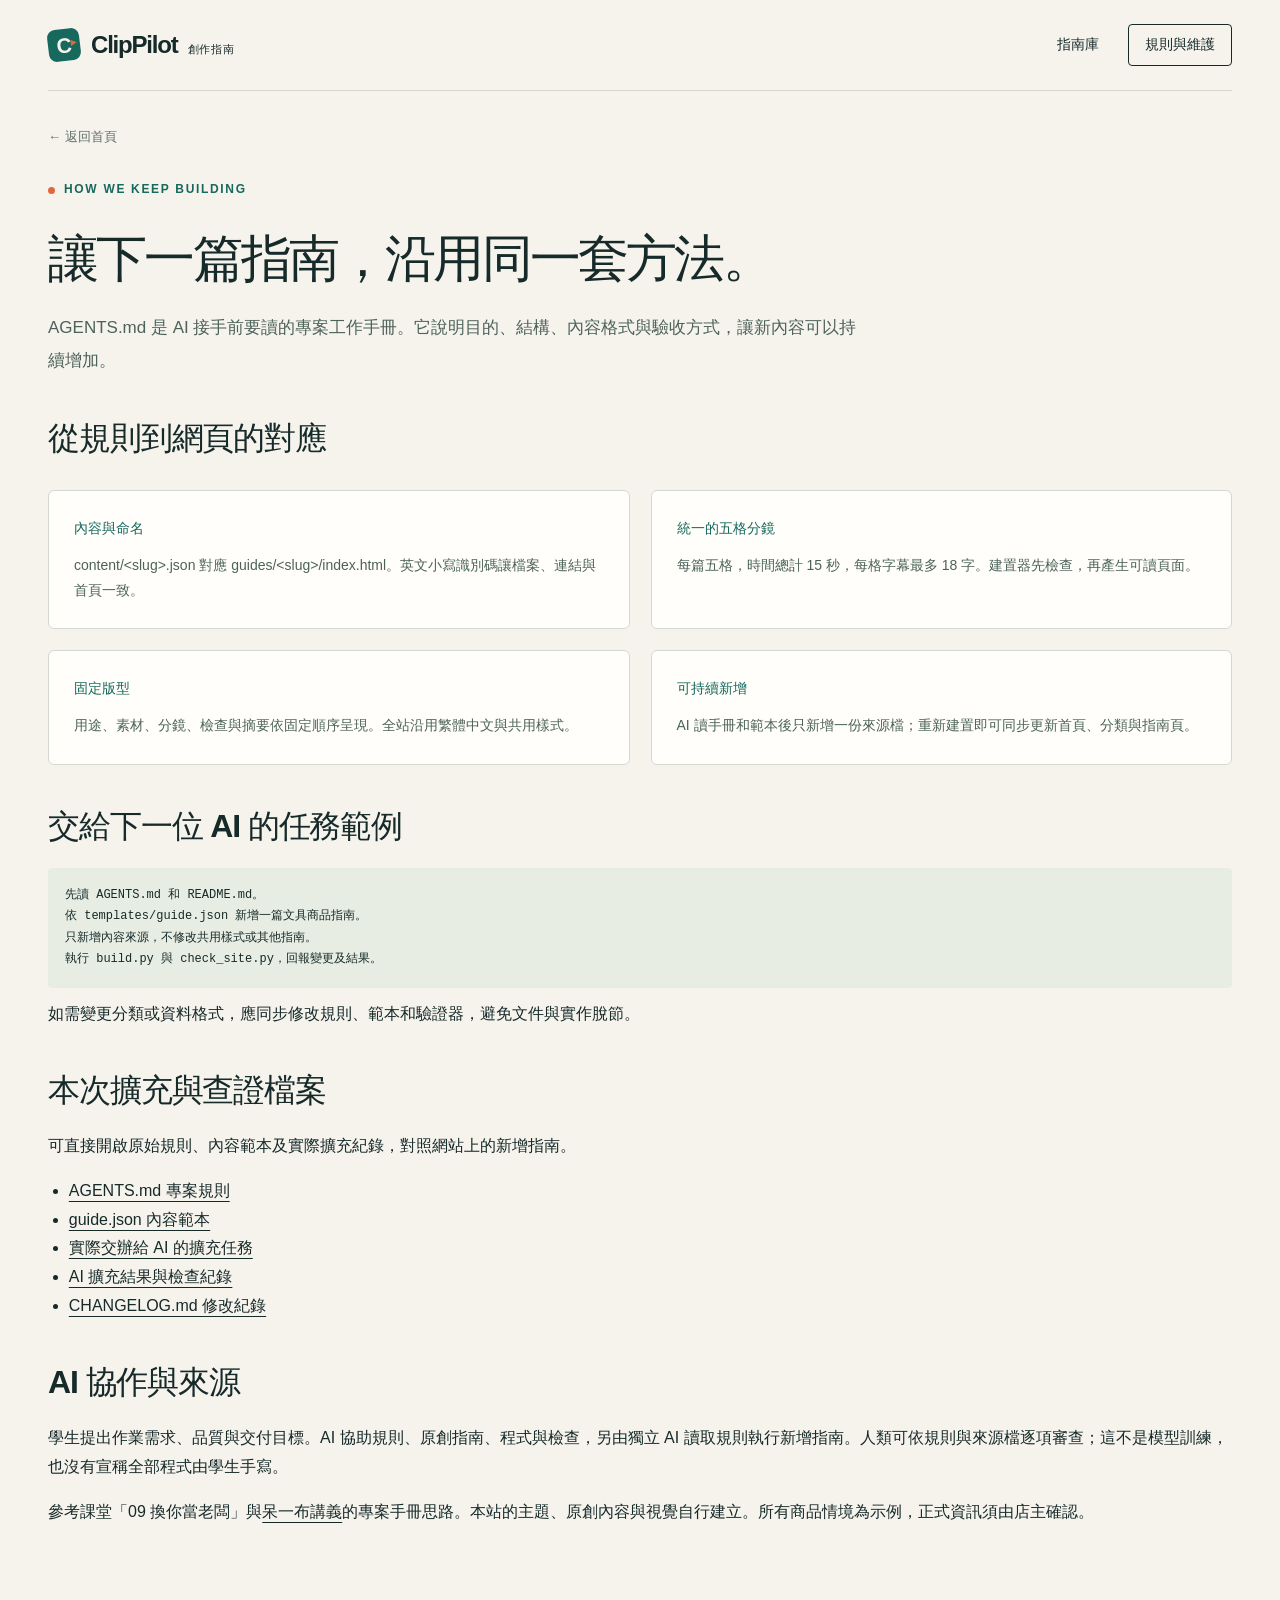
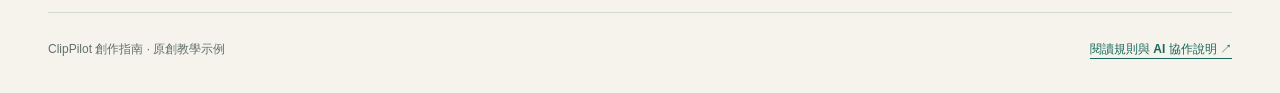
==== maintenance/index.html @ 9576bbe8 "Initial rules and three-guide website" ====
<!doctype html>
<html lang="zh-Hant"><head><meta charset="utf-8"><meta name="viewport" content="width=device-width,initial-scale=1"><meta name="description" content="ClipPilot 創作指南，提供 15 秒商品短影片的素材清單、五格分鏡與拍攝檢查。"><title>規則與維護 | ClipPilot 創作指南</title><link rel="stylesheet" href="../assets/site.css"><script defer src="../assets/site.js"></script></head>
<body><a class="skip-link" href="#main">跳至主要內容</a><header class="site-header wrap"><a class="brand" href="../index.html"><span class="brand-mark" aria-hidden="true">C<span>▶</span></span><span>ClipPilot<small>創作指南</small></span></a><nav class="nav" aria-label="主要導覽"><a href="../index.html#library">指南庫</a><a href="../maintenance/index.html">規則與維護</a></nav></header><main id="main"><article class="article wrap"><a class="back-link" href="../index.html">← 返回首頁</a><header class="article-head"><p class="eyebrow">HOW WE KEEP BUILDING</p><h1>讓下一篇指南，沿用同一套方法。</h1><p class="lead">AGENTS.md 是 AI 接手前要讀的專案工作手冊。它說明目的、結構、內容格式與驗收方式，讓新內容可以持續增加。</p></header><section><h2>從規則到網頁的對應</h2><div class="rules-grid"><article class="rule-card"><b>內容與命名</b><p>content/&lt;slug&gt;.json 對應 guides/&lt;slug&gt;/index.html。英文小寫識別碼讓檔案、連結與首頁一致。</p></article><article class="rule-card"><b>統一的五格分鏡</b><p>每篇五格，時間總計 15 秒，每格字幕最多 18 字。建置器先檢查，再產生可讀頁面。</p></article><article class="rule-card"><b>固定版型</b><p>用途、素材、分鏡、檢查與摘要依固定順序呈現。全站沿用繁體中文與共用樣式。</p></article><article class="rule-card"><b>可持續新增</b><p>AI 讀手冊和範本後只新增一份來源檔；重新建置即可同步更新首頁、分類與指南頁。</p></article></div></section><section><h2>交給下一位 AI 的任務範例</h2><pre class="code">先讀 AGENTS.md 和 README.md。
依 templates/guide.json 新增一篇文具商品指南。
只新增內容來源，不修改共用樣式或其他指南。
執行 build.py 與 check_site.py，回報變更及結果。</pre><p>如需變更分類或資料格式，應同步修改規則、範本和驗證器，避免文件與實作脫節。</p></section><section><h2>本次擴充與查證檔案</h2><p>可直接開啟原始規則、內容範本及實際擴充紀錄，對照網站上的新增指南。</p><ul><li><a href="../AGENTS.md">AGENTS.md 專案規則</a></li><li><a href="../templates/guide.json">guide.json 內容範本</a></li><li><a href="../evidence/extension-task.md">實際交辦給 AI 的擴充任務</a></li><li><a href="../evidence/extension-result.md">AI 擴充結果與檢查紀錄</a></li><li><a href="../CHANGELOG.md">CHANGELOG.md 修改紀錄</a></li></ul></section><section><h2>AI 協作與來源</h2><p>學生提出作業需求、品質與交付目標。AI 協助規則、原創指南、程式與檢查，另由獨立 AI 讀取規則執行新增指南。人類可依規則與來源檔逐項審查；這不是模型訓練，也沒有宣稱全部程式由學生手寫。</p><p>參考課堂「09 換你當老闆」與<a href="https://diveai-lab.github.io/diveai-lessons/">呆一布講義</a>的專案手冊思路。本站的主題、原創內容與視覺自行建立。所有商品情境為示例，正式資訊須由店主確認。</p></section></article></main><footer class="wrap"><span>ClipPilot 創作指南 · 原創教學示例</span><a href="../maintenance/index.html">閱讀規則與 AI 協作說明 ↗</a></footer></body></html>
---- assets/site.css ----
/* ClipPilot — shared, dependency-free presentation. */
:root {
  color-scheme: light;
  --paper: #f6f3ed;
  --ink: #162a2a;
  --teal: #17685d;
  --orange: #de693f;
  --muted: #61706a;
  --line: #d4d9d0;
  --white: #fffefa;
  --soft: #e8ede4;
  font-family: "Noto Sans TC", "PingFang TC", "Microsoft JhengHei", sans-serif;
  font-synthesis: none;
}
* { box-sizing: border-box; }
html { scroll-behavior: smooth; scroll-padding-top: 32px; }
body { margin: 0; background: var(--paper); color: var(--ink); font-size: 16px; line-height: 1.8; -webkit-font-smoothing: antialiased; }
img, svg { display: block; max-width: 100%; height: auto; }
a { color: inherit; text-underline-offset: 5px; }
a:hover { color: var(--teal); }
button, input { font: inherit; }
button, a, input { -webkit-tap-highlight-color: transparent; }
button { cursor: pointer; }
button:disabled { cursor: wait; }
button:focus-visible, a:focus-visible, input:focus-visible { outline: 3px solid var(--orange); outline-offset: 5px; }
button, input { max-width: 100%; }
[hidden] { display: none !important; }
h1, h2, h3, p { margin-top: 0; }
h1, h2, h3 { line-height: 1.35; text-wrap: balance; }
h1 { font-size: clamp(2.4rem, 4.9vw, 4.6rem); font-weight: 800; letter-spacing: -.055em; margin-bottom: 26px; }
h2 { font-size: clamp(1.55rem, 2.5vw, 2.15rem); letter-spacing: -.035em; margin-bottom: 18px; }
h3 { font-size: 1.25rem; letter-spacing: -.02em; }
p { margin-bottom: 1em; }
ul, ol { padding-left: 1.3em; }
::selection { background: #c5dbd0; }
.wrap { width: min(1200px, calc(100% - 96px)); margin-inline: auto; }
.skip-link { position: fixed; top: 10px; left: 20px; z-index: 10; padding: 9px 17px; background: var(--ink); color: var(--paper); border-radius: 4px; transform: translateY(-170%); }
.skip-link:focus { transform: translateY(0); color: white; }
.site-header { border-bottom: 1px solid var(--line); }
.site-header.wrap, .site-header > .wrap { display: flex; align-items: center; justify-content: space-between; gap: 28px; min-height: 91px; }
.brand { display: inline-flex; align-items: center; gap: 11px; text-decoration: none; font-size: 24px; font-weight: 800; letter-spacing: -.05em; white-space: nowrap; }
.brand > span:last-child { display: flex; align-items: baseline; gap: 10px; }
.brand small { font-size: 11px; font-weight: 500; letter-spacing: .08em; }
.brand-mark { position: relative; width: 32px; height: 32px; display: inline-grid; place-items: center; background: var(--teal); color: var(--paper); border-radius: 8px; line-height: 1; font-size: 21px; letter-spacing: 0; transform: rotate(-7deg); flex-shrink: 0; }
.brand-mark > span { position: absolute; right: 3px; top: 11px; font-size: 8px; color: var(--orange); }
.brand-mark svg { width: 17px; }
.nav { display: flex; align-items: center; gap: 29px; font-size: 14px; font-weight: 600; }
.nav a { text-decoration: none; }
.nav a[aria-current="page"] { color: var(--teal); }
.nav a:last-child { border: 1px solid var(--ink); padding: 7px 16px; border-radius: 4px; }
.hero { padding-block: 64px 57px; }
.eyebrow { display: flex; align-items: center; gap: 9px; color: var(--teal); font-size: 12px; font-weight: 800; letter-spacing: .14em; text-transform: uppercase; margin-bottom: 23px; }
.eyebrow::before { content: ""; width: 7px; height: 7px; border-radius: 50%; background: var(--orange); flex: 0 0 auto; }
.hero-grid { display: grid; grid-template-columns: 1.04fr 1fr; align-items: center; gap: 55px; }
.hero-copy { padding-block: 11px; min-width: 0; }
.hero h1 { max-width: 630px; font-size: clamp(2.4rem, 4.4vw, 3.8rem); }
.hero h1 > span { color: var(--orange); }
.hero h1 em { font-style: normal; color: var(--teal); }
.lead { max-width: 540px; color: #4d625b; font-size: 17px; line-height: 1.95; }
.primary-link { display: inline-flex; align-items: center; justify-content: space-between; gap: 28px; padding: 12px 20px; margin-top: 6px; background: var(--teal); border: 1px solid var(--teal); border-radius: 4px; color: white; font-size: 14px; font-weight: 600; text-decoration: none; }
.primary-link:hover { background: #105449; color: white; }
.primary-link > span { font-size: 22px; line-height: 1; }
.hero-art { min-width: 0; position: relative; display: grid; grid-template-columns: repeat(3, minmax(0, 1fr)); align-items: center; gap: 10px; padding: 26px 14px 28px; }
.hero-art > svg { width: 100%; }
.art-label { grid-column: 1 / -1; text-align: center; font-size: 9px; font-weight: 700; letter-spacing: .09em; color: var(--muted); margin-bottom: 24px; }
.hero-frame { position: relative; height: 267px; min-width: 0; border: 5px solid var(--white); border-bottom-width: 33px; border-radius: 12px; background: #d8e7df; box-shadow: 0 10px 22px #162a2a14; overflow: hidden; }
.hero-frame:nth-child(2) { transform: rotate(-9deg) translateY(11px); z-index: 1; }
.hero-frame:nth-child(3) { transform: rotate(1deg) translateY(-12px); z-index: 2; background: #f3d6c5; }
.hero-frame:nth-child(4) { transform: rotate(9deg) translateY(12px); background: #dae1ef; }
.hero-frame > svg { position: absolute; width: 218%; max-width: none; height: auto; left: 50%; top: 48%; transform: translate(-50%, -50%); }
.hero-frame > span { position: absolute; z-index: 1; inset: auto 0 0; padding: 7px 2px; background: #fffefaeb; font-size: 9px; text-align: center; font-weight: 700; color: var(--teal); }
.hero-art > p { grid-column: 1 / -1; color: var(--muted); text-align: center; font-size: 9px; letter-spacing: .015em; margin: 33px 0 0; }
.hero-meta { display: flex; flex-wrap: wrap; align-items: center; gap: 10px 16px; margin-top: 31px; font-size: 12px; color: var(--muted); }
.pill { display: inline-flex; align-items: center; gap: 6px; padding: 4px 10px; border: 1px solid #bbcabc; border-radius: 999px; color: var(--teal); font-size: 12px; font-weight: 600; white-space: nowrap; }
.hero-meta .pill { background: #edf0e7; }
.section-head { display: flex; align-items: end; justify-content: space-between; gap: 30px; padding-top: 34px; margin-bottom: 25px; border-top: 1px solid var(--ink); }
.section-head h2 { margin-bottom: 4px; }
.section-head p { margin: 0; color: var(--muted); font-size: 14px; }
.section-head > :last-child { flex-shrink: 0; }
.library-tools { margin-bottom: 26px; }
.library-tools input[type="search"] { width: 100%; padding: 13px 17px 13px 45px; border: 1px solid var(--line); border-radius: 5px; color: var(--ink); background-color: var(--white); background-image: url("data:image/svg+xml,%3Csvg xmlns='http://www.w3.org/2000/svg' width='18' height='18' viewBox='0 0 24 24' fill='none' stroke='%2317685d' stroke-width='1.6'%3E%3Ccircle cx='10.5' cy='10.5' r='6.5'/%3E%3Cpath d='m16 16 5 5'/%3E%3C/svg%3E"); background-position: 16px center; background-repeat: no-repeat; font-size: 14px; }
.library-tools input::placeholder { color: #7a857d; }
.library-tools > label { display: block; font-size: 12px; font-weight: 600; color: var(--muted); margin-bottom: 7px; }
.library-tools > label > input { display: block; margin-top: 6px; }
#filters { display: flex; flex-wrap: wrap; gap: 9px; margin-top: 17px; }
.filter { border: 1px solid #c7cfc3; background: transparent; color: var(--muted); padding: 6px 17px; border-radius: 4px; font-size: 13px; font-weight: 600; transition: background-color .15s, color .15s, border-color .15s; }
.filter:hover { border-color: var(--teal); color: var(--teal); }
.filter.active { border-color: var(--teal); background: var(--teal); color: white; }
#result-count { font-size: 12px; color: var(--muted); margin: 0 0 15px; }
#guide-grid { display: grid; grid-template-columns: repeat(3, minmax(0, 1fr)); gap: 23px; padding-bottom: 61px; }
.guide-card { display: flex; flex-direction: column; min-width: 0; padding: 23px 23px 20px; border: 1px solid var(--line); border-radius: 7px; background: var(--white); transition: border-color .18s, transform .18s, box-shadow .18s; }
.guide-card:hover { border-color: #87a79b; box-shadow: 0 7px 18px #162a2a08; transform: translateY(-3px); }
.card-top { display: flex; align-items: center; justify-content: space-between; gap: 10px; margin-bottom: 23px; }
.card-number { font-family: Georgia, "Times New Roman", serif; font-size: 15px; color: #7c8a7e; font-style: italic; }
.tag { display: inline-flex; align-items: center; padding: 3px 9px; border-radius: 3px; background: #e9efe5; color: var(--teal); font-size: 11px; font-weight: 700; white-space: nowrap; }
.guide-card[data-category="使用情境"] .tag { background: #f3e8d5; color: #8b5b24; }
.guide-card[data-category="上市宣傳"] .tag { background: #f7e5dc; color: #ad4929; }
.guide-card h3 { font-size: 21px; margin-bottom: 10px; }
.guide-card h3 a { text-decoration: none; }
.guide-card > p { font-size: 13px; line-height: 1.9; color: var(--muted); margin-bottom: 21px; }
.mini-shots { display: grid; grid-template-columns: repeat(5, 1fr); gap: 5px; margin-block: auto 20px; }
.mini-shots span { min-width: 0; aspect-ratio: 1.2; border-radius: 4px; background: #e4ebdf; display: flex; align-items: center; justify-content: center; color: var(--teal); font-size: 10px; line-height: 1.4; text-align: center; padding: 3px; border: 1px solid #d6dfcf; }
.mini-shots span:nth-child(2n) { background: #f4e7d6; border-color: #eadbc3; }
.mini-shots span:nth-child(3n) { background: #e6eeea; }
.mini-shots > b { grid-column: 1 / -1; text-align: right; font-size: 10px; color: var(--muted); font-weight: 600; padding-top: 3px; }
.card-link { display: block; text-decoration: none; font-size: 21px; line-height: 1.5; font-weight: 700; color: var(--ink); }
.card-link > span { color: var(--teal); font-size: 19px; font-weight: 400; white-space: nowrap; }
.card-link:hover { color: var(--teal); }
.card-bottom { display: block; border-top: 1px solid #e1e5dc; padding-top: 13px; font-size: 11px; color: var(--muted); letter-spacing: .02em; }
#no-results { border: 1px dashed #a6b5a6; border-radius: 7px; text-align: center; padding: 42px 20px; margin-bottom: 65px; color: var(--muted); }
footer { border-top: 1px solid var(--line); padding-block: 26px 32px; font-size: 12px; color: var(--muted); }
footer.wrap, footer .wrap { display: flex; flex-wrap: wrap; align-items: center; justify-content: space-between; gap: 9px 22px; }
footer p { margin: 0; }
footer a { font-weight: 600; color: var(--teal); }
.article { padding-block: 31px 70px; }
.back-link { display: inline-flex; align-items: center; gap: 7px; text-decoration: none; color: var(--muted); font-size: 13px; margin-bottom: 31px; }
.back-link:hover { color: var(--teal); }
.article-head { max-width: 900px; margin-bottom: 35px; }
.article-head h1 { font-size: clamp(2.05rem, 4vw, 3.6rem); margin-block: 16px 18px; }
.article-head .lead { max-width: 810px; font-size: 17px; }
.meta { display: flex; flex-wrap: wrap; gap: 9px 20px; color: var(--muted); font-size: 12px; align-items: center; }
.intro-grid { display: grid; grid-template-columns: 1.12fr 1fr; gap: 42px; margin-block: 35px 45px; padding-top: 28px; border-top: 1px solid var(--line); }
.intro-grid h2 { font-size: 20px; margin-bottom: 14px; }
.intro-grid p, .intro-grid li { font-size: 14px; color: #4d625b; }
.intro-grid ul { margin: 0; }
.materials { padding: 24px 28px; background: var(--soft); border: 1px solid #dce2d5; border-radius: 6px; }
.materials li + li { margin-top: 3px; }
.notice { margin-block: 26px; padding: 15px 20px; background: #f2e9dd; border-left: 3px solid var(--orange); border-radius: 0 4px 4px 0; color: #745338; font-size: 13px; }
.notice p:last-child { margin-bottom: 0; }
.article > section { margin-top: 40px; }
.article > section > h2 { margin-bottom: 20px; }
.shots { display: grid; grid-template-columns: repeat(5, minmax(0, 1fr)); gap: 13px; list-style: none; padding: 0; margin-block: 20px 35px; }
.shot { min-width: 0; position: relative; background: var(--white); border: 1px solid var(--line); border-radius: 6px; overflow: hidden; }
.shot-index { display: flex; align-items: center; justify-content: space-between; gap: 10px; padding: 10px 13px; font-size: 11px; font-weight: 700; border-bottom: 1px solid var(--line); color: var(--muted); }
.shot-art { aspect-ratio: 1.08; background: #e8eddf; display: grid; place-items: center; padding: 13px; overflow: hidden; }
.shot:nth-child(even) .shot-art { background: #f0e4d4; }
.shot-art > svg { max-height: 140px; width: 100%; }
.shot-copy { padding: 17px 14px 18px; }
.shot-copy h3 { font-size: 15px; margin-bottom: 8px; }
.shot-copy p { font-size: 12px; color: #586a61; line-height: 1.85; margin-bottom: 12px; overflow-wrap: anywhere; }
.seconds { white-space: nowrap; font-variant-numeric: tabular-nums; color: var(--teal); font-size: 11px; font-weight: 700; }
.caption { background: #eef1e9; padding: 6px 8px; border-radius: 3px; color: var(--ink) !important; font-size: 11px !important; line-height: 1.7 !important; margin-bottom: 0 !important; }
.caption > small { display: block; color: var(--muted); font-size: 9px; margin-bottom: 4px; letter-spacing: .06em; }
.checklist { display: grid; grid-template-columns: repeat(2, minmax(0, 1fr)); gap: 10px; padding: 0; list-style: none; }
.checklist label { display: flex; align-items: flex-start; gap: 11px; border: 1px solid var(--line); border-radius: 4px; padding: 14px 17px; background: var(--white); font-size: 14px; cursor: pointer; }
.checklist input { accent-color: var(--teal); width: 17px; height: 17px; flex: 0 0 auto; margin: 5px 0 0; cursor: pointer; }
.checklist label:has(input:checked) { background: #e7eee4; border-color: #b1c6b6; }
#check-status, #copy-status { min-height: 1.8em; font-size: 12px; color: var(--teal); margin-block: 10px; }
#brief { white-space: pre-wrap; overflow-wrap: anywhere; word-break: normal; font: inherit; font-size: 13px; line-height: 1.9; background: #e9ede4; border: 1px solid #d4ddcd; border-radius: 6px; padding: 24px; margin-block: 15px 12px; }
#copy-brief { border: 1px solid var(--teal); background: var(--teal); color: white; padding: 9px 19px; border-radius: 4px; font-size: 13px; font-weight: 600; }
#copy-brief:hover { background: #105449; }
.related { margin-top: 45px; padding-top: 30px; border-top: 1px solid var(--line); }
.related > div, .related > ul { display: flex; flex-wrap: wrap; gap: 10px 20px; }
.related > .rules-grid { display: grid; grid-template-columns: repeat(2, minmax(0, 1fr)); gap: 21px; }
.related a { color: var(--teal); font-size: 14px; }
.related .card-link { color: var(--ink); font-size: 21px; }
.provenance { color: var(--muted); font-size: 12px; line-height: 1.9; margin-block: 30px 0; }
.rules-grid { display: grid; grid-template-columns: repeat(2, minmax(0, 1fr)); gap: 21px; margin-block: 29px; }
.rule-card { border: 1px solid var(--line); background: var(--white); border-radius: 6px; padding: 25px; min-width: 0; }
.rule-card h2 { font-size: 20px; }
.rule-card p, .rule-card li { color: #4d625b; font-size: 14px; }
.rule-card > b { display: block; font-size: 14px; margin-bottom: 12px; color: var(--teal); }
.rule-card p:last-child { margin-bottom: 0; }
.method { padding-bottom: 51px; }
.method .rules-grid { grid-template-columns: repeat(3, minmax(0, 1fr)); gap: 17px; }
.text-link { display: inline-flex; margin-top: 3px; color: var(--teal); font-size: 13px; font-weight: 600; }
.code { display: block; white-space: pre-wrap; overflow-wrap: anywhere; font-family: Consolas, monospace; font-size: 12px; background: #e8ede3; border-radius: 4px; padding: 17px; }
@media (min-width: 900px) {
  .library-tools { display: flex; justify-content: space-between; align-items: end; gap: 25px; }
  .library-tools input[type="search"] { width: 100%; }
  .library-tools > label { margin: 0; order: 2; width: 345px; flex: 0 1 345px; }
  #filters { margin-top: 0; }
}
@media (max-width: 1060px) {
  .wrap { width: calc(100% - 64px); }
  .hero-grid { gap: 24px; }
  .hero { padding-top: 45px; }
  .hero h1 { font-size: 3.5rem; }
  .hero-frame { height: 236px; }
  #guide-grid { gap: 17px; }
  .guide-card { padding: 20px 18px 17px; }
  .guide-card h3 { font-size: 19px; }
  .shots { gap: 9px; }
  .shot-copy { padding-inline: 11px; }
}
@media (max-width: 800px) {
  .site-header.wrap, .site-header > .wrap { min-height: 77px; }
  .hero-grid { grid-template-columns: 1fr 1fr; }
  .hero h1 { font-size: 2.7rem; }
  .hero-frame { height: 205px; }
  .hero-art { padding-inline: 5px; gap: 7px; }
  .lead { font-size: 15px; }
  .hero-meta { gap: 8px; }
  #guide-grid { grid-template-columns: repeat(2, minmax(0, 1fr)); }
  .intro-grid { gap: 25px; }
  .shots { grid-template-columns: 1fr; gap: 14px; }
  .shot { display: grid; grid-template-columns: 145px minmax(0, 1fr); }
  .shot-index { grid-column: 1 / -1; }
  .shot-art { aspect-ratio: auto; min-height: 150px; }
  .shot-copy { padding: 18px; }
  .shot-copy h3 { font-size: 17px; }
  .shot-copy p { font-size: 13px; }
  .caption { font-size: 12px !important; }
}
@media (max-width: 600px) {
  .wrap { width: calc(100% - 40px); }
  .site-header.wrap, .site-header > .wrap { gap: 13px; min-height: 71px; }
  .brand { font-size: 22px; gap: 8px; }
  .brand-mark { width: 27px; height: 28px; font-size: 15px; }
  .brand-mark > span { top: 10px; right: 3px; font-size: 6px; }
  .brand > span:last-child { display: block; line-height: 1.05; }
  .brand small { display: block; font-size: 9px; margin-top: 5px; letter-spacing: .12em; }
  .nav { gap: 16px; font-size: 12px; }
  .nav a:last-child { padding: 5px 9px; }
  .hero { padding-block: 35px 36px; }
  .hero-grid { grid-template-columns: 1fr; gap: 19px; }
  .eyebrow { font-size: 10px; margin-bottom: 18px; }
  .hero h1 { font-size: clamp(2.25rem, 10.1vw, 3.5rem); margin-bottom: 19px; }
  .hero-copy { padding: 0; }
  .lead { font-size: 15px; line-height: 1.9; }
  .hero-meta { margin-top: 20px; font-size: 11px; }
  .hero-art { width: min(100%, 430px); margin-inline: auto; }
  .hero-frame { height: 223px; }
  .art-label { margin-bottom: 18px; font-size: 8px; }
  .hero-art > p { margin-top: 23px; }
  .section-head { padding-top: 27px; gap: 12px; margin-bottom: 22px; align-items: start; }
  .section-head h2 { font-size: 25px; }
  .section-head p { font-size: 12px; }
  .section-head > :last-child { flex-shrink: 1; }
  .filter { padding-inline: 12px; font-size: 12px; }
  #filters { gap: 7px; }
  #guide-grid { grid-template-columns: 1fr; gap: 17px; padding-bottom: 40px; }
  .guide-card { padding: 22px; }
  .card-top { margin-bottom: 18px; }
  .guide-card h3 { font-size: 22px; }
  .guide-card > p { font-size: 14px; }
  .mini-shots span { aspect-ratio: 1.25; }
  footer { padding-block: 23px; }
  footer.wrap, footer .wrap { display: flex; flex-direction: column; align-items: flex-start; gap: 7px; }
  footer p { margin-bottom: 9px; }
  .article { padding-block: 25px 43px; }
  .back-link { margin-bottom: 26px; }
  .article-head h1 { font-size: 2.3rem; margin-top: 13px; }
  .article-head .lead { font-size: 15px; }
  .intro-grid { grid-template-columns: 1fr; gap: 20px; margin-block: 26px 32px; }
  .materials { padding: 20px; }
  .notice { padding: 13px 16px; }
  .shot { grid-template-columns: 100px minmax(0, 1fr); }
  .shot-art { min-height: 165px; padding: 8px; }
  .shot-copy { padding: 15px; }
  .shot-copy h3 { font-size: 16px; }
  .shot-copy p { font-size: 12px; }
  .checklist, .rules-grid, .method .rules-grid, .related > .rules-grid { grid-template-columns: 1fr; }
  .checklist label { font-size: 13px; padding: 13px 15px; }
  #brief { padding: 18px; font-size: 12px; }
  .rule-card { padding: 21px; }
}
@media (prefers-reduced-motion: reduce) {
  html { scroll-behavior: auto; }
  *, *::before, *::after { transition: none !important; animation: none !important; }
}
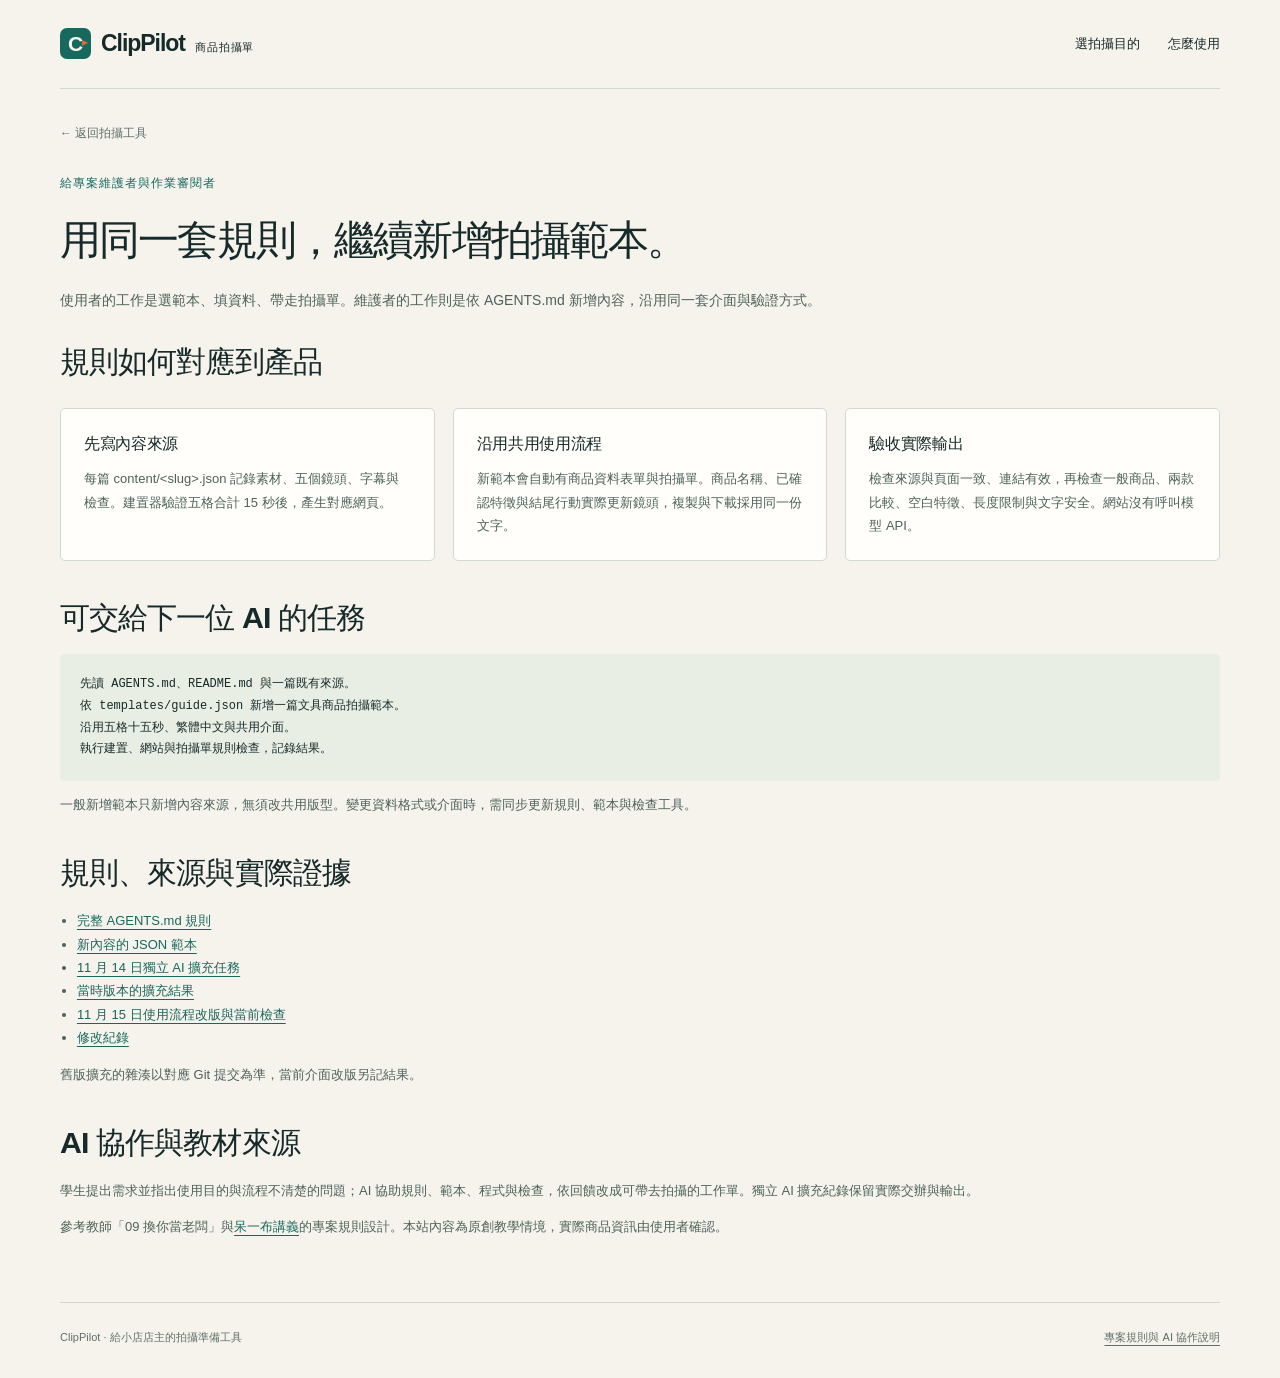
==== commit e68a49a0: "Make the guide a practical three-step shooting worksheet" ====
--- a/maintenance/index.html
+++ b/maintenance/index.html
@@ -1,6 +1,6 @@
 <!doctype html>
-<html lang="zh-Hant"><head><meta charset="utf-8"><meta name="viewport" content="width=device-width,initial-scale=1"><meta name="description" content="ClipPilot 創作指南，提供 15 秒商品短影片的素材清單、五格分鏡與拍攝檢查。"><title>規則與維護 | ClipPilot 創作指南</title><link rel="stylesheet" href="../assets/site.css"><script defer src="../assets/site.js"></script></head>
-<body><a class="skip-link" href="#main">跳至主要內容</a><header class="site-header wrap"><a class="brand" href="../index.html"><span class="brand-mark" aria-hidden="true">C<span>▶</span></span><span>ClipPilot<small>創作指南</small></span></a><nav class="nav" aria-label="主要導覽"><a href="../index.html#library">指南庫</a><a href="../maintenance/index.html">規則與維護</a></nav></header><main id="main"><article class="article wrap"><a class="back-link" href="../index.html">← 返回首頁</a><header class="article-head"><p class="eyebrow">HOW WE KEEP BUILDING</p><h1>讓下一篇指南，沿用同一套方法。</h1><p class="lead">AGENTS.md 是 AI 接手前要讀的專案工作手冊。它說明目的、結構、內容格式與驗收方式，讓新內容可以持續增加。</p></header><section><h2>從規則到網頁的對應</h2><div class="rules-grid"><article class="rule-card"><b>內容與命名</b><p>content/&lt;slug&gt;.json 對應 guides/&lt;slug&gt;/index.html。英文小寫識別碼讓檔案、連結與首頁一致。</p></article><article class="rule-card"><b>統一的五格分鏡</b><p>每篇五格，時間總計 15 秒，每格字幕最多 18 字。建置器先檢查，再產生可讀頁面。</p></article><article class="rule-card"><b>固定版型</b><p>用途、素材、分鏡、檢查與摘要依固定順序呈現。全站沿用繁體中文與共用樣式。</p></article><article class="rule-card"><b>可持續新增</b><p>AI 讀手冊和範本後只新增一份來源檔；重新建置即可同步更新首頁、分類與指南頁。</p></article></div></section><section><h2>交給下一位 AI 的任務範例</h2><pre class="code">先讀 AGENTS.md 和 README.md。
-依 templates/guide.json 新增一篇文具商品指南。
-只新增內容來源，不修改共用樣式或其他指南。
-執行 build.py 與 check_site.py，回報變更及結果。</pre><p>如需變更分類或資料格式，應同步修改規則、範本和驗證器，避免文件與實作脫節。</p></section><section><h2>本次擴充與查證檔案</h2><p>可直接開啟原始規則、內容範本及實際擴充紀錄，對照網站上的新增指南。</p><ul><li><a href="../AGENTS.md">AGENTS.md 專案規則</a></li><li><a href="../templates/guide.json">guide.json 內容範本</a></li><li><a href="../evidence/extension-task.md">實際交辦給 AI 的擴充任務</a></li><li><a href="../evidence/extension-result.md">AI 擴充結果與檢查紀錄</a></li><li><a href="../CHANGELOG.md">CHANGELOG.md 修改紀錄</a></li></ul></section><section><h2>AI 協作與來源</h2><p>學生提出作業需求、品質與交付目標。AI 協助規則、原創指南、程式與檢查，另由獨立 AI 讀取規則執行新增指南。人類可依規則與來源檔逐項審查；這不是模型訓練，也沒有宣稱全部程式由學生手寫。</p><p>參考課堂「09 換你當老闆」與<a href="https://diveai-lab.github.io/diveai-lessons/">呆一布講義</a>的專案手冊思路。本站的主題、原創內容與視覺自行建立。所有商品情境為示例，正式資訊須由店主確認。</p></section></article></main><footer class="wrap"><span>ClipPilot 創作指南 · 原創教學示例</span><a href="../maintenance/index.html">閱讀規則與 AI 協作說明 ↗</a></footer></body></html>+<html lang="zh-Hant"><head><meta charset="utf-8"><meta name="viewport" content="width=device-width,initial-scale=1"><meta name="description" content="選拍攝目的、填商品資料，帶走五個鏡頭的15秒商品拍攝單。"><title>專案規則與 AI 協作 | ClipPilot 商品拍攝單</title><link rel="stylesheet" href="../assets/site.css"><script defer src="../assets/worksheet.js"></script><script defer src="../assets/site.js"></script></head>
+<body><a class="skip-link" href="#main">跳至主要內容</a><header class="site-header wrap"><a class="brand" href="../index.html"><span class="brand-mark" aria-hidden="true">C<span>▶</span></span><span>ClipPilot<small>商品拍攝單</small></span></a><nav class="nav" aria-label="主要導覽"><a href="../index.html#library">選拍攝目的</a><a href="../index.html#how-to">怎麼使用</a></nav></header><main id="main"><article class="article wrap"><a class="back-link" href="../index.html">← 返回拍攝工具</a><header class="article-head"><p class="eyebrow">給專案維護者與作業審閱者</p><h1>用同一套規則，繼續新增拍攝範本。</h1><p class="lead">使用者的工作是選範本、填資料、帶走拍攝單。維護者的工作則是依 AGENTS.md 新增內容，沿用同一套介面與驗證方式。</p></header><section><h2>規則如何對應到產品</h2><div class="rules-grid"><article class="rule-card"><h3>先寫內容來源</h3><p>每篇 content/&lt;slug&gt;.json 記錄素材、五個鏡頭、字幕與檢查。建置器驗證五格合計 15 秒後，產生對應網頁。</p></article><article class="rule-card"><h3>沿用共用使用流程</h3><p>新範本會自動有商品資料表單與拍攝單。商品名稱、已確認特徵與結尾行動實際更新鏡頭，複製與下載採用同一份文字。</p></article><article class="rule-card"><h3>驗收實際輸出</h3><p>檢查來源與頁面一致、連結有效，再檢查一般商品、兩款比較、空白特徵、長度限制與文字安全。網站沒有呼叫模型 API。</p></article></div></section><section><h2>可交給下一位 AI 的任務</h2><pre class="code">先讀 AGENTS.md、README.md 與一篇既有來源。
+依 templates/guide.json 新增一篇文具商品拍攝範本。
+沿用五格十五秒、繁體中文與共用介面。
+執行建置、網站與拍攝單規則檢查，記錄結果。</pre><p>一般新增範本只新增內容來源，無須改共用版型。變更資料格式或介面時，需同步更新規則、範本與檢查工具。</p></section><section><h2>規則、來源與實際證據</h2><ul><li><a href="../AGENTS.md">完整 AGENTS.md 規則</a></li><li><a href="../templates/guide.json">新內容的 JSON 範本</a></li><li><a href="../evidence/extension-task.md">11 月 14 日獨立 AI 擴充任務</a></li><li><a href="../evidence/extension-result.md">當時版本的擴充結果</a></li><li><a href="../evidence/usability-update.json">11 月 15 日使用流程改版與當前檢查</a></li><li><a href="../CHANGELOG.md">修改紀錄</a></li></ul><p>舊版擴充的雜湊以對應 Git 提交為準，當前介面改版另記結果。</p></section><section><h2>AI 協作與教材來源</h2><p>學生提出需求並指出使用目的與流程不清楚的問題；AI 協助規則、範本、程式與檢查，依回饋改成可帶去拍攝的工作單。獨立 AI 擴充紀錄保留實際交辦與輸出。</p><p>參考教師「09 換你當老闆」與<a href="https://diveai-lab.github.io/diveai-lessons/">呆一布講義</a>的專案規則設計。本站內容為原創教學情境，實際商品資訊由使用者確認。</p></section></article></main><footer class="wrap"><span>ClipPilot · 給小店店主的拍攝準備工具</span><a href="../maintenance/index.html">專案規則與 AI 協作說明</a></footer></body></html>
--- a/assets/site.css
+++ b/assets/site.css
@@ -1,259 +1,250 @@
-/* ClipPilot — shared, dependency-free presentation. */
+/* Shared presentation for the choose → fill → take-away worksheet workflow. */
 :root {
   color-scheme: light;
   --paper: #f6f3ed;
   --ink: #162a2a;
   --teal: #17685d;
   --orange: #de693f;
-  --muted: #61706a;
-  --line: #d4d9d0;
+  --muted: #5f7069;
+  --line: #d2d9cf;
   --white: #fffefa;
-  --soft: #e8ede4;
+  --soft: #e9eee5;
   font-family: "Noto Sans TC", "PingFang TC", "Microsoft JhengHei", sans-serif;
   font-synthesis: none;
 }
 * { box-sizing: border-box; }
-html { scroll-behavior: smooth; scroll-padding-top: 32px; }
-body { margin: 0; background: var(--paper); color: var(--ink); font-size: 16px; line-height: 1.8; -webkit-font-smoothing: antialiased; }
+html { scroll-behavior: smooth; scroll-padding-top: 24px; }
+body { margin: 0; color: var(--ink); background: var(--paper); font-size: 16px; line-height: 1.8; -webkit-font-smoothing: antialiased; }
 img, svg { display: block; max-width: 100%; height: auto; }
-a { color: inherit; text-underline-offset: 5px; }
-a:hover { color: var(--teal); }
-button, input { font: inherit; }
-button, a, input { -webkit-tap-highlight-color: transparent; }
+a { color: var(--teal); text-underline-offset: 4px; }
+a:hover { color: #104d44; }
+button, input, select { font: inherit; max-width: 100%; }
+button, a, input, select { -webkit-tap-highlight-color: transparent; }
 button { cursor: pointer; }
-button:disabled { cursor: wait; }
-button:focus-visible, a:focus-visible, input:focus-visible { outline: 3px solid var(--orange); outline-offset: 5px; }
-button, input { max-width: 100%; }
+button:disabled { cursor: wait; opacity: .7; }
+button:focus-visible, a:focus-visible, input:focus-visible, select:focus-visible, summary:focus-visible { outline: 3px solid var(--orange); outline-offset: 4px; }
 [hidden] { display: none !important; }
 h1, h2, h3, p { margin-top: 0; }
-h1, h2, h3 { line-height: 1.35; text-wrap: balance; }
-h1 { font-size: clamp(2.4rem, 4.9vw, 4.6rem); font-weight: 800; letter-spacing: -.055em; margin-bottom: 26px; }
-h2 { font-size: clamp(1.55rem, 2.5vw, 2.15rem); letter-spacing: -.035em; margin-bottom: 18px; }
-h3 { font-size: 1.25rem; letter-spacing: -.02em; }
+h1, h2, h3 { line-height: 1.45; text-wrap: balance; }
+h1 { font-size: clamp(2rem, 3.5vw, 3.1rem); letter-spacing: -.045em; font-weight: 800; margin-bottom: 22px; }
+h2 { font-size: clamp(1.45rem, 2.4vw, 1.9rem); letter-spacing: -.03em; margin-bottom: 15px; }
+h3 { font-size: 19px; letter-spacing: -.02em; margin-bottom: 12px; }
 p { margin-bottom: 1em; }
 ul, ol { padding-left: 1.3em; }
-::selection { background: #c5dbd0; }
-.wrap { width: min(1200px, calc(100% - 96px)); margin-inline: auto; }
-.skip-link { position: fixed; top: 10px; left: 20px; z-index: 10; padding: 9px 17px; background: var(--ink); color: var(--paper); border-radius: 4px; transform: translateY(-170%); }
+::selection { background: #c7ded0; }
+.wrap { width: min(1160px, calc(100% - 80px)); margin-inline: auto; }
+.skip-link { position: fixed; top: 10px; left: 20px; z-index: 10; padding: 9px 17px; border-radius: 4px; color: var(--paper); background: var(--ink); transform: translateY(-170%); }
 .skip-link:focus { transform: translateY(0); color: white; }
-.site-header { border-bottom: 1px solid var(--line); }
-.site-header.wrap, .site-header > .wrap { display: flex; align-items: center; justify-content: space-between; gap: 28px; min-height: 91px; }
-.brand { display: inline-flex; align-items: center; gap: 11px; text-decoration: none; font-size: 24px; font-weight: 800; letter-spacing: -.05em; white-space: nowrap; }
+.site-header { display: flex; align-items: center; justify-content: space-between; gap: 25px; min-height: 89px; border-bottom: 1px solid var(--line); }
+.brand { display: inline-flex; align-items: center; gap: 10px; color: var(--ink); text-decoration: none; font-size: 23px; font-weight: 800; letter-spacing: -.045em; white-space: nowrap; }
 .brand > span:last-child { display: flex; align-items: baseline; gap: 10px; }
 .brand small { font-size: 11px; font-weight: 500; letter-spacing: .08em; }
-.brand-mark { position: relative; width: 32px; height: 32px; display: inline-grid; place-items: center; background: var(--teal); color: var(--paper); border-radius: 8px; line-height: 1; font-size: 21px; letter-spacing: 0; transform: rotate(-7deg); flex-shrink: 0; }
+.brand-mark { position: relative; display: grid; place-items: center; flex-shrink: 0; width: 31px; height: 31px; border-radius: 7px; color: var(--paper); background: var(--teal); font-size: 21px; line-height: 1; letter-spacing: 0; }
 .brand-mark > span { position: absolute; right: 3px; top: 11px; font-size: 8px; color: var(--orange); }
-.brand-mark svg { width: 17px; }
-.nav { display: flex; align-items: center; gap: 29px; font-size: 14px; font-weight: 600; }
-.nav a { text-decoration: none; }
-.nav a[aria-current="page"] { color: var(--teal); }
-.nav a:last-child { border: 1px solid var(--ink); padding: 7px 16px; border-radius: 4px; }
-.hero { padding-block: 64px 57px; }
-.eyebrow { display: flex; align-items: center; gap: 9px; color: var(--teal); font-size: 12px; font-weight: 800; letter-spacing: .14em; text-transform: uppercase; margin-bottom: 23px; }
-.eyebrow::before { content: ""; width: 7px; height: 7px; border-radius: 50%; background: var(--orange); flex: 0 0 auto; }
-.hero-grid { display: grid; grid-template-columns: 1.04fr 1fr; align-items: center; gap: 55px; }
-.hero-copy { padding-block: 11px; min-width: 0; }
-.hero h1 { max-width: 630px; font-size: clamp(2.4rem, 4.4vw, 3.8rem); }
-.hero h1 > span { color: var(--orange); }
-.hero h1 em { font-style: normal; color: var(--teal); }
-.lead { max-width: 540px; color: #4d625b; font-size: 17px; line-height: 1.95; }
-.primary-link { display: inline-flex; align-items: center; justify-content: space-between; gap: 28px; padding: 12px 20px; margin-top: 6px; background: var(--teal); border: 1px solid var(--teal); border-radius: 4px; color: white; font-size: 14px; font-weight: 600; text-decoration: none; }
-.primary-link:hover { background: #105449; color: white; }
-.primary-link > span { font-size: 22px; line-height: 1; }
-.hero-art { min-width: 0; position: relative; display: grid; grid-template-columns: repeat(3, minmax(0, 1fr)); align-items: center; gap: 10px; padding: 26px 14px 28px; }
-.hero-art > svg { width: 100%; }
-.art-label { grid-column: 1 / -1; text-align: center; font-size: 9px; font-weight: 700; letter-spacing: .09em; color: var(--muted); margin-bottom: 24px; }
-.hero-frame { position: relative; height: 267px; min-width: 0; border: 5px solid var(--white); border-bottom-width: 33px; border-radius: 12px; background: #d8e7df; box-shadow: 0 10px 22px #162a2a14; overflow: hidden; }
-.hero-frame:nth-child(2) { transform: rotate(-9deg) translateY(11px); z-index: 1; }
-.hero-frame:nth-child(3) { transform: rotate(1deg) translateY(-12px); z-index: 2; background: #f3d6c5; }
-.hero-frame:nth-child(4) { transform: rotate(9deg) translateY(12px); background: #dae1ef; }
-.hero-frame > svg { position: absolute; width: 218%; max-width: none; height: auto; left: 50%; top: 48%; transform: translate(-50%, -50%); }
-.hero-frame > span { position: absolute; z-index: 1; inset: auto 0 0; padding: 7px 2px; background: #fffefaeb; font-size: 9px; text-align: center; font-weight: 700; color: var(--teal); }
-.hero-art > p { grid-column: 1 / -1; color: var(--muted); text-align: center; font-size: 9px; letter-spacing: .015em; margin: 33px 0 0; }
-.hero-meta { display: flex; flex-wrap: wrap; align-items: center; gap: 10px 16px; margin-top: 31px; font-size: 12px; color: var(--muted); }
-.pill { display: inline-flex; align-items: center; gap: 6px; padding: 4px 10px; border: 1px solid #bbcabc; border-radius: 999px; color: var(--teal); font-size: 12px; font-weight: 600; white-space: nowrap; }
-.hero-meta .pill { background: #edf0e7; }
-.section-head { display: flex; align-items: end; justify-content: space-between; gap: 30px; padding-top: 34px; margin-bottom: 25px; border-top: 1px solid var(--ink); }
-.section-head h2 { margin-bottom: 4px; }
-.section-head p { margin: 0; color: var(--muted); font-size: 14px; }
-.section-head > :last-child { flex-shrink: 0; }
-.library-tools { margin-bottom: 26px; }
-.library-tools input[type="search"] { width: 100%; padding: 13px 17px 13px 45px; border: 1px solid var(--line); border-radius: 5px; color: var(--ink); background-color: var(--white); background-image: url("data:image/svg+xml,%3Csvg xmlns='http://www.w3.org/2000/svg' width='18' height='18' viewBox='0 0 24 24' fill='none' stroke='%2317685d' stroke-width='1.6'%3E%3Ccircle cx='10.5' cy='10.5' r='6.5'/%3E%3Cpath d='m16 16 5 5'/%3E%3C/svg%3E"); background-position: 16px center; background-repeat: no-repeat; font-size: 14px; }
-.library-tools input::placeholder { color: #7a857d; }
-.library-tools > label { display: block; font-size: 12px; font-weight: 600; color: var(--muted); margin-bottom: 7px; }
-.library-tools > label > input { display: block; margin-top: 6px; }
-#filters { display: flex; flex-wrap: wrap; gap: 9px; margin-top: 17px; }
-.filter { border: 1px solid #c7cfc3; background: transparent; color: var(--muted); padding: 6px 17px; border-radius: 4px; font-size: 13px; font-weight: 600; transition: background-color .15s, color .15s, border-color .15s; }
-.filter:hover { border-color: var(--teal); color: var(--teal); }
-.filter.active { border-color: var(--teal); background: var(--teal); color: white; }
-#result-count { font-size: 12px; color: var(--muted); margin: 0 0 15px; }
-#guide-grid { display: grid; grid-template-columns: repeat(3, minmax(0, 1fr)); gap: 23px; padding-bottom: 61px; }
-.guide-card { display: flex; flex-direction: column; min-width: 0; padding: 23px 23px 20px; border: 1px solid var(--line); border-radius: 7px; background: var(--white); transition: border-color .18s, transform .18s, box-shadow .18s; }
-.guide-card:hover { border-color: #87a79b; box-shadow: 0 7px 18px #162a2a08; transform: translateY(-3px); }
-.card-top { display: flex; align-items: center; justify-content: space-between; gap: 10px; margin-bottom: 23px; }
-.card-number { font-family: Georgia, "Times New Roman", serif; font-size: 15px; color: #7c8a7e; font-style: italic; }
-.tag { display: inline-flex; align-items: center; padding: 3px 9px; border-radius: 3px; background: #e9efe5; color: var(--teal); font-size: 11px; font-weight: 700; white-space: nowrap; }
-.guide-card[data-category="使用情境"] .tag { background: #f3e8d5; color: #8b5b24; }
-.guide-card[data-category="上市宣傳"] .tag { background: #f7e5dc; color: #ad4929; }
-.guide-card h3 { font-size: 21px; margin-bottom: 10px; }
-.guide-card h3 a { text-decoration: none; }
-.guide-card > p { font-size: 13px; line-height: 1.9; color: var(--muted); margin-bottom: 21px; }
-.mini-shots { display: grid; grid-template-columns: repeat(5, 1fr); gap: 5px; margin-block: auto 20px; }
-.mini-shots span { min-width: 0; aspect-ratio: 1.2; border-radius: 4px; background: #e4ebdf; display: flex; align-items: center; justify-content: center; color: var(--teal); font-size: 10px; line-height: 1.4; text-align: center; padding: 3px; border: 1px solid #d6dfcf; }
-.mini-shots span:nth-child(2n) { background: #f4e7d6; border-color: #eadbc3; }
-.mini-shots span:nth-child(3n) { background: #e6eeea; }
-.mini-shots > b { grid-column: 1 / -1; text-align: right; font-size: 10px; color: var(--muted); font-weight: 600; padding-top: 3px; }
-.card-link { display: block; text-decoration: none; font-size: 21px; line-height: 1.5; font-weight: 700; color: var(--ink); }
-.card-link > span { color: var(--teal); font-size: 19px; font-weight: 400; white-space: nowrap; }
-.card-link:hover { color: var(--teal); }
-.card-bottom { display: block; border-top: 1px solid #e1e5dc; padding-top: 13px; font-size: 11px; color: var(--muted); letter-spacing: .02em; }
-#no-results { border: 1px dashed #a6b5a6; border-radius: 7px; text-align: center; padding: 42px 20px; margin-bottom: 65px; color: var(--muted); }
-footer { border-top: 1px solid var(--line); padding-block: 26px 32px; font-size: 12px; color: var(--muted); }
-footer.wrap, footer .wrap { display: flex; flex-wrap: wrap; align-items: center; justify-content: space-between; gap: 9px 22px; }
-footer p { margin: 0; }
-footer a { font-weight: 600; color: var(--teal); }
-.article { padding-block: 31px 70px; }
-.back-link { display: inline-flex; align-items: center; gap: 7px; text-decoration: none; color: var(--muted); font-size: 13px; margin-bottom: 31px; }
-.back-link:hover { color: var(--teal); }
-.article-head { max-width: 900px; margin-bottom: 35px; }
-.article-head h1 { font-size: clamp(2.05rem, 4vw, 3.6rem); margin-block: 16px 18px; }
-.article-head .lead { max-width: 810px; font-size: 17px; }
-.meta { display: flex; flex-wrap: wrap; gap: 9px 20px; color: var(--muted); font-size: 12px; align-items: center; }
-.intro-grid { display: grid; grid-template-columns: 1.12fr 1fr; gap: 42px; margin-block: 35px 45px; padding-top: 28px; border-top: 1px solid var(--line); }
-.intro-grid h2 { font-size: 20px; margin-bottom: 14px; }
-.intro-grid p, .intro-grid li { font-size: 14px; color: #4d625b; }
-.intro-grid ul { margin: 0; }
-.materials { padding: 24px 28px; background: var(--soft); border: 1px solid #dce2d5; border-radius: 6px; }
-.materials li + li { margin-top: 3px; }
-.notice { margin-block: 26px; padding: 15px 20px; background: #f2e9dd; border-left: 3px solid var(--orange); border-radius: 0 4px 4px 0; color: #745338; font-size: 13px; }
-.notice p:last-child { margin-bottom: 0; }
-.article > section { margin-top: 40px; }
-.article > section > h2 { margin-bottom: 20px; }
-.shots { display: grid; grid-template-columns: repeat(5, minmax(0, 1fr)); gap: 13px; list-style: none; padding: 0; margin-block: 20px 35px; }
-.shot { min-width: 0; position: relative; background: var(--white); border: 1px solid var(--line); border-radius: 6px; overflow: hidden; }
-.shot-index { display: flex; align-items: center; justify-content: space-between; gap: 10px; padding: 10px 13px; font-size: 11px; font-weight: 700; border-bottom: 1px solid var(--line); color: var(--muted); }
-.shot-art { aspect-ratio: 1.08; background: #e8eddf; display: grid; place-items: center; padding: 13px; overflow: hidden; }
-.shot:nth-child(even) .shot-art { background: #f0e4d4; }
-.shot-art > svg { max-height: 140px; width: 100%; }
-.shot-copy { padding: 17px 14px 18px; }
-.shot-copy h3 { font-size: 15px; margin-bottom: 8px; }
-.shot-copy p { font-size: 12px; color: #586a61; line-height: 1.85; margin-bottom: 12px; overflow-wrap: anywhere; }
-.seconds { white-space: nowrap; font-variant-numeric: tabular-nums; color: var(--teal); font-size: 11px; font-weight: 700; }
-.caption { background: #eef1e9; padding: 6px 8px; border-radius: 3px; color: var(--ink) !important; font-size: 11px !important; line-height: 1.7 !important; margin-bottom: 0 !important; }
-.caption > small { display: block; color: var(--muted); font-size: 9px; margin-bottom: 4px; letter-spacing: .06em; }
-.checklist { display: grid; grid-template-columns: repeat(2, minmax(0, 1fr)); gap: 10px; padding: 0; list-style: none; }
-.checklist label { display: flex; align-items: flex-start; gap: 11px; border: 1px solid var(--line); border-radius: 4px; padding: 14px 17px; background: var(--white); font-size: 14px; cursor: pointer; }
-.checklist input { accent-color: var(--teal); width: 17px; height: 17px; flex: 0 0 auto; margin: 5px 0 0; cursor: pointer; }
-.checklist label:has(input:checked) { background: #e7eee4; border-color: #b1c6b6; }
-#check-status, #copy-status { min-height: 1.8em; font-size: 12px; color: var(--teal); margin-block: 10px; }
-#brief { white-space: pre-wrap; overflow-wrap: anywhere; word-break: normal; font: inherit; font-size: 13px; line-height: 1.9; background: #e9ede4; border: 1px solid #d4ddcd; border-radius: 6px; padding: 24px; margin-block: 15px 12px; }
-#copy-brief { border: 1px solid var(--teal); background: var(--teal); color: white; padding: 9px 19px; border-radius: 4px; font-size: 13px; font-weight: 600; }
-#copy-brief:hover { background: #105449; }
-.related { margin-top: 45px; padding-top: 30px; border-top: 1px solid var(--line); }
-.related > div, .related > ul { display: flex; flex-wrap: wrap; gap: 10px 20px; }
-.related > .rules-grid { display: grid; grid-template-columns: repeat(2, minmax(0, 1fr)); gap: 21px; }
-.related a { color: var(--teal); font-size: 14px; }
-.related .card-link { color: var(--ink); font-size: 21px; }
-.provenance { color: var(--muted); font-size: 12px; line-height: 1.9; margin-block: 30px 0; }
-.rules-grid { display: grid; grid-template-columns: repeat(2, minmax(0, 1fr)); gap: 21px; margin-block: 29px; }
-.rule-card { border: 1px solid var(--line); background: var(--white); border-radius: 6px; padding: 25px; min-width: 0; }
-.rule-card h2 { font-size: 20px; }
-.rule-card p, .rule-card li { color: #4d625b; font-size: 14px; }
-.rule-card > b { display: block; font-size: 14px; margin-bottom: 12px; color: var(--teal); }
+.nav { display: flex; align-items: center; gap: 28px; font-size: 13px; font-weight: 600; }
+.nav a { text-decoration: none; color: var(--ink); }
+.nav a:hover { color: var(--teal); }
+.hero { padding-block: 53px 58px; }
+.hero-grid { display: grid; grid-template-columns: 1.13fr 1fr; gap: 55px; align-items: center; }
+.hero-copy, .hero-art { min-width: 0; }
+.eyebrow { color: var(--teal); font-size: 12px; font-weight: 700; letter-spacing: .08em; margin-bottom: 17px; }
+.hero .lead { font-size: 16px; max-width: 540px; }
+.lead { color: #4d625b; font-size: 16px; line-height: 1.95; }
+.primary-link { display: inline-flex; align-items: center; padding: 11px 21px; margin-top: 8px; border: 1px solid var(--teal); border-radius: 4px; background: var(--teal); color: white; text-decoration: none; font-size: 14px; font-weight: 600; }
+.primary-link:hover { color: white; background: #105147; }
+.secondary-link { display: block; width: fit-content; margin-top: 15px; font-size: 13px; }
+.scope-note { font-size: 12px; line-height: 1.9; color: var(--muted); margin: 24px 0 0; max-width: 490px; }
+.sample-sheet { background: var(--white); border: 1px solid #c4d2c3; border-radius: 9px; padding: 24px 27px 18px; box-shadow: 0 10px 28px #162a2a08; }
+.sample-sheet-head { margin-bottom: 14px; }
+.sample-sheet-head h2 { font-size: 22px; margin-block: 12px 4px; }
+.sample-sheet-head p { color: var(--muted); font-size: 11px; margin-bottom: 0; }
+.tag { display: inline-flex; padding: 3px 8px; border-radius: 3px; color: var(--teal); background: var(--soft); font-size: 11px; font-weight: 600; }
+.sample-row { display: grid; grid-template-columns: 75px minmax(0, 1fr); align-items: start; gap: 13px; padding-block: 12px; border-top: 1px solid #e2e6dc; }
+.sample-time { padding-top: 2px; font-size: 11px; font-weight: 700; color: var(--teal); font-variant-numeric: tabular-nums; white-space: nowrap; }
+.sample-text b { display: block; font-size: 13px; margin-bottom: 1px; }
+.sample-text > span { display: block; color: var(--muted); font-size: 11px; line-height: 1.7; }
+.sample-note { color: var(--muted); font-size: 10px; margin: 13px 0 0; }
+.section-head { display: flex; align-items: end; justify-content: space-between; gap: 24px; padding-top: 29px; border-top: 1px solid var(--line); margin-bottom: 23px; }
+.section-head h2 { margin-bottom: 0; }
+.section-head .eyebrow { margin-bottom: 7px; }
+.how-steps { display: grid; grid-template-columns: repeat(3, minmax(0, 1fr)); gap: 35px; padding-bottom: 39px; }
+.step { min-width: 0; display: grid; grid-template-columns: 31px minmax(0, 1fr); column-gap: 12px; align-content: start; }
+.step > span { display: grid; place-items: center; grid-row: 1 / span 2; height: 29px; width: 29px; border-radius: 50%; background: var(--soft); color: var(--teal); font-size: 13px; font-weight: 700; }
+.step h3 { font-size: 16px; margin-bottom: 7px; }
+.step p { color: var(--muted); font-size: 12px; line-height: 1.9; margin: 0; }
+.library { padding-bottom: 61px; }
+.goal-grid { display: grid; grid-template-columns: repeat(4, minmax(0, 1fr)); gap: 17px; }
+.guide-card { display: flex; flex-direction: column; min-width: 0; padding: 22px 20px 18px; border: 1px solid var(--line); border-radius: 6px; background: var(--white); transition: border-color .15s, box-shadow .15s; }
+.guide-card:hover, .guide-card:focus-within { border-color: #80a28e; box-shadow: 0 4px 14px #162a2a08; }
+.card-top { display: flex; justify-content: space-between; align-items: center; gap: 10px; margin-bottom: 22px; }
+.card-number { font-size: 13px; font-weight: 600; font-variant-numeric: tabular-nums; color: #7a8b7d; }
+.guide-card h3 { font-size: 20px; margin-bottom: 12px; }
+.card-link { display: block; color: var(--ink); text-decoration: none; font-size: inherit; line-height: 1.5; }
+.card-link > span { color: var(--teal); font-weight: 400; white-space: nowrap; }
+.guide-card > p { color: var(--muted); font-size: 12px; line-height: 1.9; }
+.guide-card .card-outcome { border-top: 1px solid #e3e7de; padding-top: 14px; margin-top: auto; margin-bottom: 0; color: var(--teal); font-size: 10px; }
+footer { display: flex; flex-wrap: wrap; justify-content: space-between; align-items: center; gap: 12px 25px; padding-block: 25px 30px; border-top: 1px solid var(--line); color: var(--muted); font-size: 11px; }
+footer a { color: var(--muted); }
+.article { padding-block: 29px 50px; }
+.back-link { display: inline-flex; font-size: 12px; color: var(--muted); text-decoration: none; margin-bottom: 28px; }
+.article-head { max-width: 850px; margin-bottom: 25px; }
+.article-head h1 { font-size: clamp(1.9rem, 3.2vw, 2.7rem); margin-bottom: 16px; }
+.article-head .lead { max-width: 790px; font-size: 14px; }
+.guide-progress { display: flex; flex-wrap: wrap; gap: 11px 26px; border-block: 1px solid var(--line); padding: 13px 0; margin-block: 28px 36px; list-style: none; color: var(--muted); font-size: 12px; }
+.guide-progress li:nth-child(2) { color: var(--teal); font-weight: 700; }
+.guide-progress a { color: var(--muted); }
+.worksheet-layout { margin-bottom: 40px; }
+.worksheet-inputs { display: grid; grid-template-columns: minmax(0, 1fr) 280px; gap: 0 47px; }
+.worksheet-inputs > h2, .worksheet-inputs > p, .worksheet-inputs > form, .worksheet-inputs > noscript { grid-column: 1; }
+.worksheet-inputs > h2 { font-size: 23px; margin-bottom: 7px; }
+.worksheet-inputs > p { color: var(--muted); font-size: 12px; margin-bottom: 23px; }
+#worksheet-form { display: grid; grid-template-columns: repeat(2, minmax(0, 1fr)); gap: 18px 20px; }
+#worksheet-form label { min-width: 0; font-size: 13px; font-weight: 700; }
+#worksheet-form label > span:not(.field-error) { font-size: 10px; font-weight: 400; color: var(--muted); margin-left: 5px; }
+#worksheet-form input, #worksheet-form select { display: block; width: 100%; min-width: 0; margin-top: 7px; padding: 10px 12px; min-height: 46px; border: 1px solid #b9c6b7; border-radius: 4px; background: var(--white); color: var(--ink); font-size: 14px; font-weight: 400; }
+#worksheet-form input::placeholder { color: #7d887e; }
+#worksheet-form input[aria-invalid="true"], #worksheet-form select[aria-invalid="true"] { border-color: #a23d23; }
+.field-help { grid-column: 1 / -1; color: var(--muted); font-size: 11px; margin: -11px 0 -1px; }
+.field-error { display: block; color: #9a3821; font-size: 11px; font-weight: 500; margin-top: 6px; line-height: 1.7; }
+.form-actions { grid-column: 1 / -1; display: flex; flex-wrap: wrap; gap: 10px; margin-top: 4px; }
+button { border: 1px solid var(--teal); background: var(--teal); color: white; padding: 10px 17px; border-radius: 4px; font-size: 13px; font-weight: 600; }
+button:hover { background: #105147; border-color: #105147; }
+#use-example, #download-brief { background: transparent; color: var(--teal); border-color: #9db6a5; }
+#use-example:hover, #download-brief:hover { background: var(--soft); border-color: var(--teal); }
+#sheet-feedback { grid-column: 1 / -1; color: var(--teal); font-size: 11px; min-height: 1.8em; margin: -7px 0 0; }
+.worksheet-help { grid-column: 2; grid-row: 1 / span 4; align-self: start; padding-left: 25px; border-left: 1px solid var(--line); margin-top: 6px; }
+.worksheet-help h3 { font-size: 15px; margin-bottom: 9px; }
+.worksheet-help p, noscript p { color: var(--muted); font-size: 12px; line-height: 1.95; }
+.worksheet-help p:last-child { margin-bottom: 0; }
+.worksheet-result { border-top: 1px solid var(--ink); padding-top: 27px; margin-top: 38px; }
+.result-head { display: flex; align-items: start; justify-content: space-between; gap: 22px; }
+.result-head > div:first-child { min-width: 0; }
+.result-head .eyebrow { margin-bottom: 8px; }
+#sheet-product { overflow-wrap: anywhere; font-size: 25px; margin-bottom: 8px; }
+#sheet-notice { color: var(--muted); font-size: 12px; line-height: 1.8; margin-bottom: 15px; }
+.sheet-actions { display: flex; flex-wrap: wrap; flex-shrink: 0; gap: 9px; margin-top: 27px; }
+.sheet-time { font-size: 11px; color: var(--teal); margin-block: 3px 16px; }
+.shots { border: 1px solid var(--line); background: var(--white); border-radius: 6px; overflow: hidden; }
+.shot { display: grid; grid-template-columns: 114px minmax(0, 1fr); min-width: 0; }
+.shot + .shot { border-top: 1px solid var(--line); }
+.shot-index { display: flex; flex-direction: column; justify-content: center; align-items: center; gap: 5px; padding: 20px 10px; color: var(--teal); background: #edf1e8; font-size: 13px; font-weight: 700; }
+.seconds { color: var(--muted); font-size: 11px; font-weight: 500; white-space: nowrap; font-variant-numeric: tabular-nums; }
+.shot-copy { min-width: 0; display: grid; grid-template-columns: minmax(0, 1fr) minmax(160px, .48fr); gap: 3px 23px; padding: 21px 24px; }
+.shot-label { grid-column: 1; color: var(--muted); font-size: 10px; }
+.shot-copy > p:not(.caption) { grid-column: 1; font-size: 13px; line-height: 1.9; margin: 0; overflow-wrap: anywhere; }
+.caption { grid-column: 2; grid-row: 1 / span 2; align-self: center; border-left: 1px solid #dce3d4; padding-left: 20px; margin: 0; overflow-wrap: anywhere; }
+.caption > small { display: block; color: var(--muted); font-size: 10px; margin-bottom: 6px; }
+.caption > strong { font-size: 14px; font-weight: 600; color: var(--ink); }
+#copy-status { min-height: 1.8em; color: var(--teal); font-size: 12px; margin-block: 11px; }
+.brief-section { border: 1px solid var(--line); border-radius: 4px; margin-top: 16px; }
+.brief-section summary { cursor: pointer; padding: 12px 17px; font-size: 12px; color: var(--teal); }
+#brief { white-space: pre-wrap; overflow-wrap: anywhere; word-break: normal; font: inherit; font-size: 12px; line-height: 1.95; background: #edf0e7; border-top: 1px solid var(--line); padding: 20px; margin: 0; }
+.preparation { display: grid; grid-template-columns: .9fr 1.1fr; gap: 38px; margin-top: 42px; }
+.preparation h2 { font-size: 21px; }
+.materials { background: var(--soft); border: 1px solid #dae1d2; border-radius: 5px; padding: 23px 25px; align-self: start; }
+.materials ul { color: #4d625b; font-size: 13px; margin-bottom: 0; }
+.materials li + li { margin-top: 7px; }
+.checklist { display: grid; gap: 9px; }
+.checklist label { display: flex; align-items: flex-start; gap: 10px; font-size: 12px; line-height: 1.85; cursor: pointer; }
+.checklist input { accent-color: var(--teal); width: 16px; height: 16px; flex: 0 0 auto; margin: 4px 0 0; cursor: pointer; }
+#check-status { color: var(--teal); font-size: 11px; margin-block: 12px 0; }
+.provenance { border-top: 1px solid var(--line); color: var(--muted); font-size: 10px; line-height: 1.9; padding-top: 18px; margin-block: 35px 0; }
+.article > section + section:not(.worksheet-result):not(.preparation) { margin-top: 34px; }
+.rules-grid { display: grid; grid-template-columns: repeat(3, minmax(0, 1fr)); gap: 18px; margin-block: 25px; }
+.rule-card { min-width: 0; padding: 23px; border: 1px solid var(--line); border-radius: 5px; background: var(--white); }
+.rule-card h3 { font-size: 16px; }
+.rule-card p, .article > section > p, .article > section > ul { color: #4d625b; font-size: 13px; }
 .rule-card p:last-child { margin-bottom: 0; }
-.method { padding-bottom: 51px; }
-.method .rules-grid { grid-template-columns: repeat(3, minmax(0, 1fr)); gap: 17px; }
-.text-link { display: inline-flex; margin-top: 3px; color: var(--teal); font-size: 13px; font-weight: 600; }
-.code { display: block; white-space: pre-wrap; overflow-wrap: anywhere; font-family: Consolas, monospace; font-size: 12px; background: #e8ede3; border-radius: 4px; padding: 17px; }
-@media (min-width: 900px) {
-  .library-tools { display: flex; justify-content: space-between; align-items: end; gap: 25px; }
-  .library-tools input[type="search"] { width: 100%; }
-  .library-tools > label { margin: 0; order: 2; width: 345px; flex: 0 1 345px; }
-  #filters { margin-top: 0; }
-}
-@media (max-width: 1060px) {
-  .wrap { width: calc(100% - 64px); }
-  .hero-grid { gap: 24px; }
-  .hero { padding-top: 45px; }
-  .hero h1 { font-size: 3.5rem; }
-  .hero-frame { height: 236px; }
-  #guide-grid { gap: 17px; }
-  .guide-card { padding: 20px 18px 17px; }
-  .guide-card h3 { font-size: 19px; }
-  .shots { gap: 9px; }
-  .shot-copy { padding-inline: 11px; }
-}
-@media (max-width: 800px) {
-  .site-header.wrap, .site-header > .wrap { min-height: 77px; }
-  .hero-grid { grid-template-columns: 1fr 1fr; }
-  .hero h1 { font-size: 2.7rem; }
-  .hero-frame { height: 205px; }
-  .hero-art { padding-inline: 5px; gap: 7px; }
-  .lead { font-size: 15px; }
-  .hero-meta { gap: 8px; }
-  #guide-grid { grid-template-columns: repeat(2, minmax(0, 1fr)); }
-  .intro-grid { gap: 25px; }
-  .shots { grid-template-columns: 1fr; gap: 14px; }
-  .shot { display: grid; grid-template-columns: 145px minmax(0, 1fr); }
-  .shot-index { grid-column: 1 / -1; }
-  .shot-art { aspect-ratio: auto; min-height: 150px; }
-  .shot-copy { padding: 18px; }
-  .shot-copy h3 { font-size: 17px; }
-  .shot-copy p { font-size: 13px; }
-  .caption { font-size: 12px !important; }
-}
-@media (max-width: 600px) {
+.code { display: block; white-space: pre-wrap; overflow-wrap: anywhere; font-family: Consolas, monospace; font-size: 12px; background: var(--soft); border-radius: 4px; padding: 20px; }
+@media (max-width: 1000px) {
+  .wrap { width: calc(100% - 56px); }
+  .hero-grid { gap: 30px; grid-template-columns: 1.05fr 1fr; }
+  .hero h1 { font-size: 2.45rem; }
+  .hero .lead { font-size: 14px; }
+  .sample-sheet { padding: 21px; }
+  .sample-row { gap: 10px; grid-template-columns: 69px minmax(0, 1fr); }
+  .goal-grid { grid-template-columns: repeat(2, minmax(0, 1fr)); }
+  .worksheet-inputs { grid-template-columns: minmax(0, 1fr) 220px; gap: 0 30px; }
+  #worksheet-form { grid-template-columns: 1fr; }
+  .sheet-actions { flex-direction: column; }
+  .shot-copy { gap: 3px 18px; padding: 19px; grid-template-columns: minmax(0, 1fr) minmax(140px, .48fr); }
+}
+@media (max-width: 760px) {
+  .hero { padding-block: 36px 39px; }
+  .hero-grid { grid-template-columns: 1fr; gap: 29px; }
+  .hero-copy { max-width: 600px; }
+  .hero h1 { font-size: clamp(2.15rem, 5.3vw, 2.9rem); }
+  .sample-sheet { width: 100%; max-width: 560px; }
+  .scope-note { margin-top: 20px; }
+  .how-steps { gap: 23px; padding-bottom: 28px; }
+  .step { grid-template-columns: 1fr; gap: 10px; }
+  .step > span { grid-row: auto; }
+  .step h3 { margin-bottom: 0; }
+  .worksheet-inputs { grid-template-columns: 1fr; }
+  .worksheet-help { grid-column: 1; grid-row: auto; margin-top: 24px; padding-left: 16px; }
+  #worksheet-form { grid-template-columns: repeat(2, minmax(0, 1fr)); }
+  .result-head { flex-direction: column; gap: 0; }
+  .sheet-actions { flex-direction: row; margin-block: 4px 17px; }
+  .preparation { grid-template-columns: 1fr; gap: 29px; }
+  .shot { grid-template-columns: 90px minmax(0, 1fr); }
+  .shot-copy { display: block; }
+  .shot-label { display: block; margin-bottom: 4px; }
+  .shot-copy > p:not(.caption) { font-size: 13px; }
+  .caption { margin-top: 12px; padding: 9px 12px; border-left: 2px solid #c8d6be; background: #f0f3eb; }
+  .caption > small { margin-bottom: 2px; }
+  .rules-grid { grid-template-columns: 1fr; }
+}
+@media (max-width: 480px) {
   .wrap { width: calc(100% - 40px); }
-  .site-header.wrap, .site-header > .wrap { gap: 13px; min-height: 71px; }
-  .brand { font-size: 22px; gap: 8px; }
-  .brand-mark { width: 27px; height: 28px; font-size: 15px; }
-  .brand-mark > span { top: 10px; right: 3px; font-size: 6px; }
+  .site-header { min-height: 73px; gap: 12px; }
+  .brand { font-size: 21px; gap: 8px; }
   .brand > span:last-child { display: block; line-height: 1.05; }
-  .brand small { display: block; font-size: 9px; margin-top: 5px; letter-spacing: .12em; }
-  .nav { gap: 16px; font-size: 12px; }
-  .nav a:last-child { padding: 5px 9px; }
-  .hero { padding-block: 35px 36px; }
-  .hero-grid { grid-template-columns: 1fr; gap: 19px; }
-  .eyebrow { font-size: 10px; margin-bottom: 18px; }
-  .hero h1 { font-size: clamp(2.25rem, 10.1vw, 3.5rem); margin-bottom: 19px; }
-  .hero-copy { padding: 0; }
-  .lead { font-size: 15px; line-height: 1.9; }
-  .hero-meta { margin-top: 20px; font-size: 11px; }
-  .hero-art { width: min(100%, 430px); margin-inline: auto; }
-  .hero-frame { height: 223px; }
-  .art-label { margin-bottom: 18px; font-size: 8px; }
-  .hero-art > p { margin-top: 23px; }
-  .section-head { padding-top: 27px; gap: 12px; margin-bottom: 22px; align-items: start; }
-  .section-head h2 { font-size: 25px; }
-  .section-head p { font-size: 12px; }
-  .section-head > :last-child { flex-shrink: 1; }
-  .filter { padding-inline: 12px; font-size: 12px; }
-  #filters { gap: 7px; }
-  #guide-grid { grid-template-columns: 1fr; gap: 17px; padding-bottom: 40px; }
-  .guide-card { padding: 22px; }
-  .card-top { margin-bottom: 18px; }
+  .brand small { display: block; font-size: 8px; margin-top: 5px; }
+  .brand-mark { width: 28px; height: 28px; font-size: 19px; }
+  .brand-mark > span { top: 10px; font-size: 7px; }
+  .nav { gap: 15px; font-size: 11px; }
+  .hero h1 { font-size: 2.1rem; }
+  .hero .lead { font-size: 14px; }
+  .hero .eyebrow { font-size: 11px; }
+  .primary-link { padding-inline: 17px; }
+  .sample-sheet { padding: 19px 18px 16px; }
+  .sample-sheet-head h2 { font-size: 21px; }
+  .sample-row { grid-template-columns: 66px minmax(0, 1fr); }
+  .sample-time { font-size: 10px; }
+  .section-head { padding-top: 25px; margin-bottom: 21px; }
+  .section-head h2 { font-size: 24px; }
+  .how-steps { grid-template-columns: 1fr; gap: 21px; }
+  .step { grid-template-columns: 29px minmax(0, 1fr); column-gap: 12px; row-gap: 4px; }
+  .step > span { grid-row: 1 / span 2; }
+  .step p { grid-column: 2; }
+  .goal-grid { grid-template-columns: 1fr; gap: 14px; }
+  .guide-card { padding: 21px; }
+  .card-top { margin-bottom: 17px; }
   .guide-card h3 { font-size: 22px; }
-  .guide-card > p { font-size: 14px; }
-  .mini-shots span { aspect-ratio: 1.25; }
-  footer { padding-block: 23px; }
-  footer.wrap, footer .wrap { display: flex; flex-direction: column; align-items: flex-start; gap: 7px; }
-  footer p { margin-bottom: 9px; }
-  .article { padding-block: 25px 43px; }
-  .back-link { margin-bottom: 26px; }
-  .article-head h1 { font-size: 2.3rem; margin-top: 13px; }
-  .article-head .lead { font-size: 15px; }
-  .intro-grid { grid-template-columns: 1fr; gap: 20px; margin-block: 26px 32px; }
+  .guide-card > p { font-size: 13px; }
+  .guide-card .card-outcome { font-size: 11px; }
+  .library { padding-bottom: 39px; }
+  footer { flex-direction: column; align-items: flex-start; gap: 5px; font-size: 10px; padding-block: 22px; }
+  .article { padding-block: 23px 37px; }
+  .back-link { margin-bottom: 23px; }
+  .article-head h1 { font-size: 1.9rem; }
+  .guide-progress { gap: 6px 13px; font-size: 10px; margin-block: 24px 28px; }
+  #worksheet-form { grid-template-columns: 1fr; gap: 18px; }
+  .worksheet-inputs > h2 { font-size: 22px; }
+  #worksheet-form label { font-size: 13px; }
+  #worksheet-form input, #worksheet-form select { font-size: 16px; }
+  #sheet-feedback { font-size: 11px; }
+  #sheet-product { font-size: 23px; }
+  .sheet-actions { width: 100%; gap: 9px; }
+  .sheet-actions button { flex: 1; padding-inline: 9px; font-size: 12px; }
+  .shot { grid-template-columns: 73px minmax(0, 1fr); }
+  .shot-index { justify-content: flex-start; padding: 20px 7px; font-size: 12px; }
+  .seconds { font-size: 9px; }
+  .shot-copy { padding: 17px 15px; }
+  .caption > strong { font-size: 13px; }
+  #brief { padding: 16px; font-size: 11px; }
   .materials { padding: 20px; }
-  .notice { padding: 13px 16px; }
-  .shot { grid-template-columns: 100px minmax(0, 1fr); }
-  .shot-art { min-height: 165px; padding: 8px; }
-  .shot-copy { padding: 15px; }
-  .shot-copy h3 { font-size: 16px; }
-  .shot-copy p { font-size: 12px; }
-  .checklist, .rules-grid, .method .rules-grid, .related > .rules-grid { grid-template-columns: 1fr; }
-  .checklist label { font-size: 13px; padding: 13px 15px; }
-  #brief { padding: 18px; font-size: 12px; }
-  .rule-card { padding: 21px; }
+  .checklist label { font-size: 12px; }
 }
 @media (prefers-reduced-motion: reduce) {
   html { scroll-behavior: auto; }
